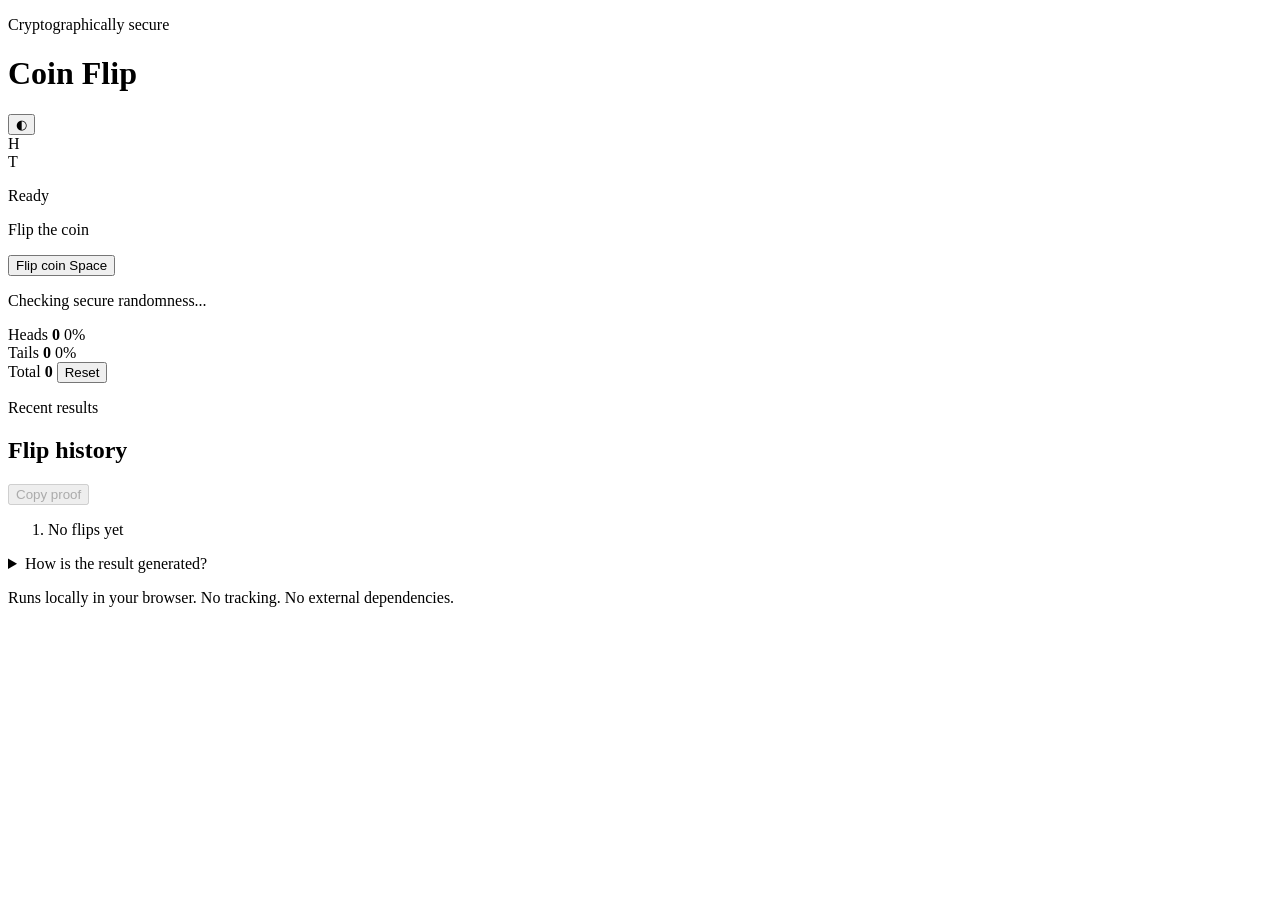
==== index.html @ a530fd0b "Create secure coin flip website" ====
<!doctype html>
<html lang="en">
<head>
  <meta charset="utf-8">
  <meta name="viewport" content="width=device-width, initial-scale=1">
  <meta name="theme-color" content="#111827">
  <meta name="description" content="A fair digital coin flip powered by the browser's cryptographically secure random number generator.">
  <title>Secure Coin Flip</title>
  <link rel="icon" href="icon.svg" type="image/svg+xml">
  <link rel="manifest" href="manifest.webmanifest">
  <link rel="stylesheet" href="styles.css">
</head>
<body>
  <main class="app-shell">
    <header class="site-header">
      <div>
        <p class="eyebrow">Cryptographically secure</p>
        <h1>Coin Flip</h1>
      </div>
      <button id="themeButton" class="icon-button" type="button" aria-label="Toggle color theme" title="Toggle color theme">
        <span aria-hidden="true">◐</span>
      </button>
    </header>

    <section class="flip-card" aria-labelledby="resultLabel">
      <div id="coin" class="coin" aria-hidden="true">
        <div class="coin-face coin-heads">H</div>
        <div class="coin-face coin-tails">T</div>
      </div>

      <div class="result-area" aria-live="polite" aria-atomic="true">
        <p id="resultLabel" class="result-label">Ready</p>
        <p id="resultText" class="result-text">Flip the coin</p>
      </div>

      <button id="flipButton" class="primary-button" type="button">
        Flip coin
        <span class="shortcut" aria-hidden="true">Space</span>
      </button>

      <p id="securityStatus" class="security-status" role="status">
        Checking secure randomness...
      </p>
    </section>

    <section class="stats-grid" aria-label="Flip statistics">
      <article class="stat-card">
        <span class="stat-name">Heads</span>
        <strong id="headsCount">0</strong>
        <span id="headsPercent" class="stat-percent">0%</span>
      </article>
      <article class="stat-card">
        <span class="stat-name">Tails</span>
        <strong id="tailsCount">0</strong>
        <span id="tailsPercent" class="stat-percent">0%</span>
      </article>
      <article class="stat-card">
        <span class="stat-name">Total</span>
        <strong id="totalCount">0</strong>
        <button id="resetButton" class="text-button" type="button">Reset</button>
      </article>
    </section>

    <section class="details-card">
      <div class="section-heading">
        <div>
          <p class="eyebrow">Recent results</p>
          <h2>Flip history</h2>
        </div>
        <button id="copyButton" class="text-button" type="button" disabled>Copy proof</button>
      </div>
      <ol id="historyList" class="history-list">
        <li class="empty-state">No flips yet</li>
      </ol>
    </section>

    <details class="explanation-card">
      <summary>How is the result generated?</summary>
      <div class="explanation-content">
        <p>The site requests a uniformly random 32-bit value from <code>crypto.getRandomValues()</code>, the browser's cryptographically secure random number generator. The final bit selects heads or tails, giving each result an equal probability.</p>
        <p>The site does not use <code>Math.random()</code>, contact a server, or send flip results anywhere. If secure randomness is unavailable, flipping is disabled.</p>
        <p>No software-only website can prove literal physical randomness. This implementation provides strong, unbiased digital randomness suitable for normal decisions and games.</p>
      </div>
    </details>

    <footer>
      <p>Runs locally in your browser. No tracking. No external dependencies.</p>
    </footer>
  </main>

  <noscript>This website requires JavaScript to generate secure coin flips.</noscript>
  <script src="app.js" defer></script>
</body>
</html>
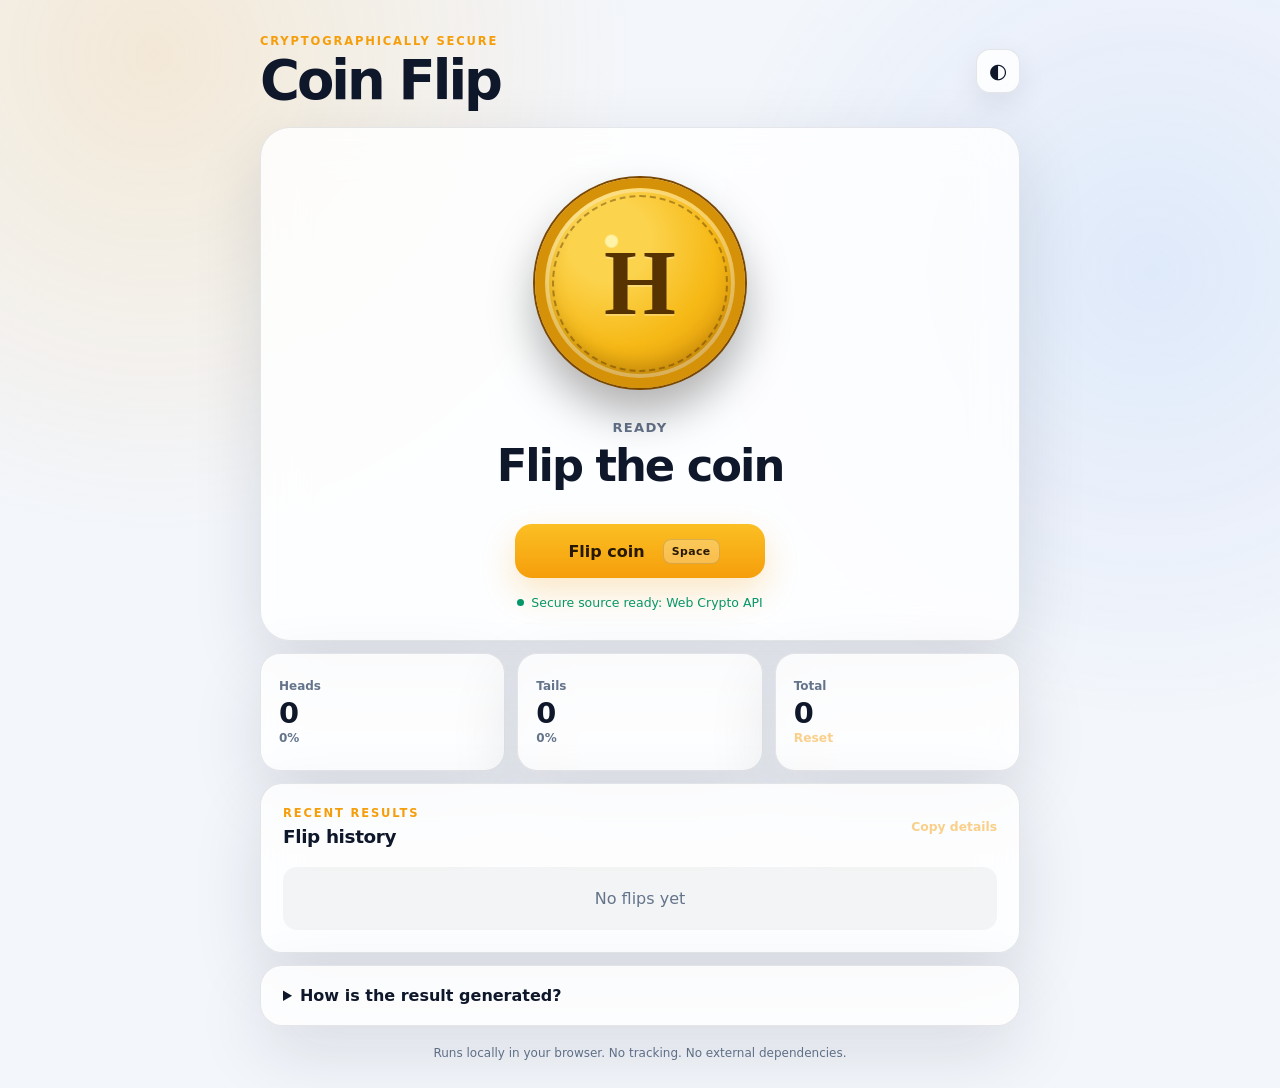
==== commit 763299e9: "Clarify random generation details label" ====
--- a/index.html
+++ b/index.html
@@ -67,7 +67,7 @@
           <p class="eyebrow">Recent results</p>
           <h2>Flip history</h2>
         </div>
-        <button id="copyButton" class="text-button" type="button" disabled>Copy proof</button>
+        <button id="copyButton" class="text-button" type="button" disabled>Copy details</button>
       </div>
       <ol id="historyList" class="history-list">
         <li class="empty-state">No flips yet</li>
--- a/styles.css
+++ b/styles.css
@@ -0,0 +1,517 @@
+:root {
+  color-scheme: dark;
+  --bg: #070b14;
+  --surface: rgba(17, 24, 39, 0.78);
+  --surface-solid: #111827;
+  --surface-soft: rgba(255, 255, 255, 0.055);
+  --border: rgba(255, 255, 255, 0.11);
+  --text: #f8fafc;
+  --muted: #94a3b8;
+  --accent: #fbbf24;
+  --accent-strong: #f59e0b;
+  --accent-text: #271800;
+  --success: #34d399;
+  --danger: #fb7185;
+  --shadow: 0 24px 80px rgba(0, 0, 0, 0.34);
+  --coin-size: clamp(148px, 38vw, 210px);
+  font-family: Inter, ui-sans-serif, system-ui, -apple-system, BlinkMacSystemFont, "Segoe UI", sans-serif;
+  font-synthesis: none;
+}
+
+:root[data-theme="light"] {
+  color-scheme: light;
+  --bg: #f3f6fb;
+  --surface: rgba(255, 255, 255, 0.82);
+  --surface-solid: #ffffff;
+  --surface-soft: rgba(15, 23, 42, 0.045);
+  --border: rgba(15, 23, 42, 0.1);
+  --text: #0f172a;
+  --muted: #64748b;
+  --accent: #fbbf24;
+  --accent-strong: #f59e0b;
+  --accent-text: #271800;
+  --success: #059669;
+  --danger: #e11d48;
+  --shadow: 0 24px 70px rgba(15, 23, 42, 0.12);
+}
+
+* {
+  box-sizing: border-box;
+}
+
+html {
+  min-width: 320px;
+  min-height: 100%;
+  background: var(--bg);
+}
+
+body {
+  min-height: 100vh;
+  margin: 0;
+  color: var(--text);
+  background:
+    radial-gradient(circle at 12% 5%, rgba(245, 158, 11, 0.15), transparent 30rem),
+    radial-gradient(circle at 90% 25%, rgba(59, 130, 246, 0.11), transparent 28rem),
+    var(--bg);
+  transition: background-color 180ms ease, color 180ms ease;
+}
+
+button,
+summary {
+  font: inherit;
+}
+
+button {
+  color: inherit;
+}
+
+button:focus-visible,
+summary:focus-visible {
+  outline: 3px solid color-mix(in srgb, var(--accent) 72%, transparent);
+  outline-offset: 3px;
+}
+
+button:disabled {
+  cursor: not-allowed;
+  opacity: 0.48;
+}
+
+.app-shell {
+  width: min(100% - 32px, 760px);
+  margin: 0 auto;
+  padding: 34px 0 28px;
+}
+
+.site-header,
+.section-heading {
+  display: flex;
+  align-items: center;
+  justify-content: space-between;
+  gap: 18px;
+}
+
+.site-header {
+  margin-bottom: 20px;
+}
+
+h1,
+h2,
+p {
+  margin-top: 0;
+}
+
+h1 {
+  margin-bottom: 0;
+  font-size: clamp(2rem, 8vw, 3.4rem);
+  line-height: 0.98;
+  letter-spacing: -0.055em;
+}
+
+h2 {
+  margin-bottom: 0;
+  font-size: 1.15rem;
+  letter-spacing: -0.02em;
+}
+
+.eyebrow {
+  margin-bottom: 6px;
+  color: var(--accent-strong);
+  font-size: 0.72rem;
+  font-weight: 800;
+  letter-spacing: 0.16em;
+  text-transform: uppercase;
+}
+
+.icon-button,
+.text-button {
+  border: 0;
+  background: transparent;
+  cursor: pointer;
+}
+
+.icon-button {
+  display: grid;
+  width: 44px;
+  height: 44px;
+  place-items: center;
+  border: 1px solid var(--border);
+  border-radius: 14px;
+  background: var(--surface);
+  box-shadow: 0 10px 30px rgba(0, 0, 0, 0.08);
+  font-size: 1.3rem;
+  backdrop-filter: blur(18px);
+}
+
+.flip-card,
+.details-card,
+.explanation-card,
+.stat-card {
+  border: 1px solid var(--border);
+  background: var(--surface);
+  box-shadow: var(--shadow);
+  backdrop-filter: blur(22px);
+}
+
+.flip-card {
+  display: flex;
+  min-height: 500px;
+  flex-direction: column;
+  align-items: center;
+  justify-content: center;
+  overflow: hidden;
+  padding: 44px 24px 30px;
+  border-radius: 30px;
+  text-align: center;
+}
+
+.coin {
+  position: relative;
+  width: var(--coin-size);
+  height: var(--coin-size);
+  margin: 6px auto 32px;
+  transform-style: preserve-3d;
+  filter: drop-shadow(0 24px 22px rgba(0, 0, 0, 0.3));
+}
+
+.coin::after {
+  position: absolute;
+  inset: 8%;
+  border: 2px dashed rgba(93, 57, 0, 0.45);
+  border-radius: 50%;
+  content: "";
+  transform: translateZ(5px);
+  pointer-events: none;
+}
+
+.coin-face {
+  position: absolute;
+  display: grid;
+  width: 100%;
+  height: 100%;
+  place-items: center;
+  border: 10px solid #d59108;
+  border-radius: 50%;
+  backface-visibility: hidden;
+  background:
+    radial-gradient(circle at 35% 28%, #fff3a8 0 3%, transparent 4%),
+    radial-gradient(circle at 34% 28%, #fcd34d 0 22%, #f6b916 57%, #d88d05 100%);
+  color: #563300;
+  box-shadow:
+    inset 0 0 0 4px rgba(255, 255, 255, 0.33),
+    inset 0 -13px 18px rgba(94, 53, 0, 0.26),
+    0 0 0 2px #7a4700;
+  font-family: Georgia, "Times New Roman", serif;
+  font-size: calc(var(--coin-size) * 0.44);
+  font-weight: 800;
+  line-height: 1;
+  text-shadow: 0 2px 0 rgba(255, 255, 255, 0.25);
+}
+
+.coin-tails {
+  transform: rotateY(180deg);
+}
+
+.coin.show-heads {
+  transform: rotateY(0deg);
+}
+
+.coin.show-tails {
+  transform: rotateY(180deg);
+}
+
+.coin.flipping-heads {
+  animation: flip-heads 900ms cubic-bezier(0.22, 0.76, 0.3, 1) forwards;
+}
+
+.coin.flipping-tails {
+  animation: flip-tails 900ms cubic-bezier(0.22, 0.76, 0.3, 1) forwards;
+}
+
+@keyframes flip-heads {
+  0% { transform: translateY(0) rotateY(0deg) rotateZ(0deg); }
+  45% { transform: translateY(-74px) rotateY(900deg) rotateZ(7deg) scale(1.04); }
+  100% { transform: translateY(0) rotateY(1800deg) rotateZ(0deg); }
+}
+
+@keyframes flip-tails {
+  0% { transform: translateY(0) rotateY(0deg) rotateZ(0deg); }
+  45% { transform: translateY(-74px) rotateY(990deg) rotateZ(-7deg) scale(1.04); }
+  100% { transform: translateY(0) rotateY(1980deg) rotateZ(0deg); }
+}
+
+.result-area {
+  min-height: 82px;
+}
+
+.result-label {
+  margin-bottom: 4px;
+  color: var(--muted);
+  font-size: 0.82rem;
+  font-weight: 700;
+  letter-spacing: 0.1em;
+  text-transform: uppercase;
+}
+
+.result-text {
+  margin-bottom: 0;
+  font-size: clamp(1.75rem, 8vw, 2.8rem);
+  font-weight: 850;
+  letter-spacing: -0.045em;
+}
+
+.primary-button {
+  display: inline-flex;
+  min-width: min(100%, 250px);
+  min-height: 54px;
+  align-items: center;
+  justify-content: center;
+  gap: 18px;
+  margin-top: 22px;
+  padding: 0 18px 0 26px;
+  border: 0;
+  border-radius: 17px;
+  background: linear-gradient(180deg, var(--accent), var(--accent-strong));
+  color: var(--accent-text);
+  box-shadow: 0 14px 34px rgba(245, 158, 11, 0.24);
+  cursor: pointer;
+  font-weight: 850;
+  transition: transform 130ms ease, filter 130ms ease;
+}
+
+.primary-button:hover:not(:disabled) {
+  filter: brightness(1.05);
+  transform: translateY(-1px);
+}
+
+.primary-button:active:not(:disabled) {
+  transform: translateY(1px) scale(0.99);
+}
+
+.shortcut {
+  padding: 5px 8px;
+  border: 1px solid rgba(39, 24, 0, 0.15);
+  border-radius: 8px;
+  background: rgba(255, 255, 255, 0.26);
+  font-size: 0.68rem;
+  letter-spacing: 0.04em;
+}
+
+.security-status {
+  margin: 17px 0 0;
+  color: var(--muted);
+  font-size: 0.78rem;
+}
+
+.security-status::before {
+  display: inline-block;
+  width: 7px;
+  height: 7px;
+  margin-right: 7px;
+  border-radius: 50%;
+  background: currentColor;
+  content: "";
+  vertical-align: 1px;
+}
+
+.security-status.secure {
+  color: var(--success);
+}
+
+.security-status.error {
+  color: var(--danger);
+}
+
+.stats-grid {
+  display: grid;
+  grid-template-columns: repeat(3, 1fr);
+  gap: 12px;
+  margin-top: 12px;
+}
+
+.stat-card {
+  display: grid;
+  min-height: 118px;
+  align-content: center;
+  padding: 18px;
+  border-radius: 20px;
+}
+
+.stat-name,
+.stat-percent {
+  color: var(--muted);
+  font-size: 0.75rem;
+  font-weight: 700;
+}
+
+.stat-card strong {
+  margin: 3px 0 1px;
+  font-size: 1.8rem;
+  letter-spacing: -0.04em;
+}
+
+.text-button {
+  width: max-content;
+  padding: 0;
+  color: var(--accent-strong);
+  font-size: 0.77rem;
+  font-weight: 800;
+}
+
+.details-card,
+.explanation-card {
+  margin-top: 12px;
+  border-radius: 22px;
+}
+
+.details-card {
+  padding: 22px;
+}
+
+.history-list {
+  display: grid;
+  gap: 8px;
+  max-height: 342px;
+  margin: 20px 0 0;
+  padding: 0;
+  overflow: auto;
+  list-style: none;
+}
+
+.history-item,
+.empty-state {
+  border-radius: 14px;
+  background: var(--surface-soft);
+}
+
+.history-item {
+  display: grid;
+  grid-template-columns: 76px 1fr;
+  align-items: center;
+  gap: 12px;
+  padding: 12px 14px;
+}
+
+.history-result {
+  font-size: 0.85rem;
+  font-weight: 850;
+}
+
+.history-result.heads {
+  color: var(--accent-strong);
+}
+
+.history-result.tails {
+  color: #60a5fa;
+}
+
+.history-details {
+  overflow: hidden;
+  color: var(--muted);
+  font-family: "SFMono-Regular", Consolas, "Liberation Mono", monospace;
+  font-size: 0.7rem;
+  text-overflow: ellipsis;
+  white-space: nowrap;
+}
+
+.empty-state {
+  padding: 22px;
+  color: var(--muted);
+  text-align: center;
+}
+
+.explanation-card {
+  overflow: hidden;
+}
+
+.explanation-card summary {
+  padding: 20px 22px;
+  cursor: pointer;
+  font-weight: 800;
+}
+
+.explanation-content {
+  padding: 0 22px 20px;
+  color: var(--muted);
+  font-size: 0.9rem;
+  line-height: 1.65;
+}
+
+.explanation-content p:last-child {
+  margin-bottom: 0;
+}
+
+code {
+  padding: 0.12em 0.35em;
+  border: 1px solid var(--border);
+  border-radius: 6px;
+  background: var(--surface-soft);
+  color: var(--text);
+  font-family: "SFMono-Regular", Consolas, "Liberation Mono", monospace;
+  font-size: 0.86em;
+}
+
+footer {
+  padding: 20px 8px 0;
+  color: var(--muted);
+  font-size: 0.75rem;
+  text-align: center;
+}
+
+footer p {
+  margin-bottom: 0;
+}
+
+noscript {
+  display: block;
+  padding: 18px;
+  color: #7f1d1d;
+  background: #fecaca;
+  text-align: center;
+}
+
+@media (max-width: 560px) {
+  .app-shell {
+    width: min(100% - 20px, 760px);
+    padding-top: 20px;
+  }
+
+  .flip-card {
+    min-height: 470px;
+    padding-inline: 16px;
+    border-radius: 24px;
+  }
+
+  .stats-grid {
+    gap: 8px;
+  }
+
+  .stat-card {
+    min-height: 106px;
+    padding: 13px;
+    border-radius: 17px;
+  }
+
+  .stat-card strong {
+    font-size: 1.55rem;
+  }
+
+  .history-item {
+    grid-template-columns: 64px 1fr;
+    padding-inline: 11px;
+  }
+
+  .details-card {
+    padding: 18px;
+  }
+}
+
+@media (prefers-reduced-motion: reduce) {
+  *,
+  *::before,
+  *::after {
+    scroll-behavior: auto !important;
+    animation-duration: 1ms !important;
+    animation-iteration-count: 1 !important;
+    transition-duration: 1ms !important;
+  }
+}
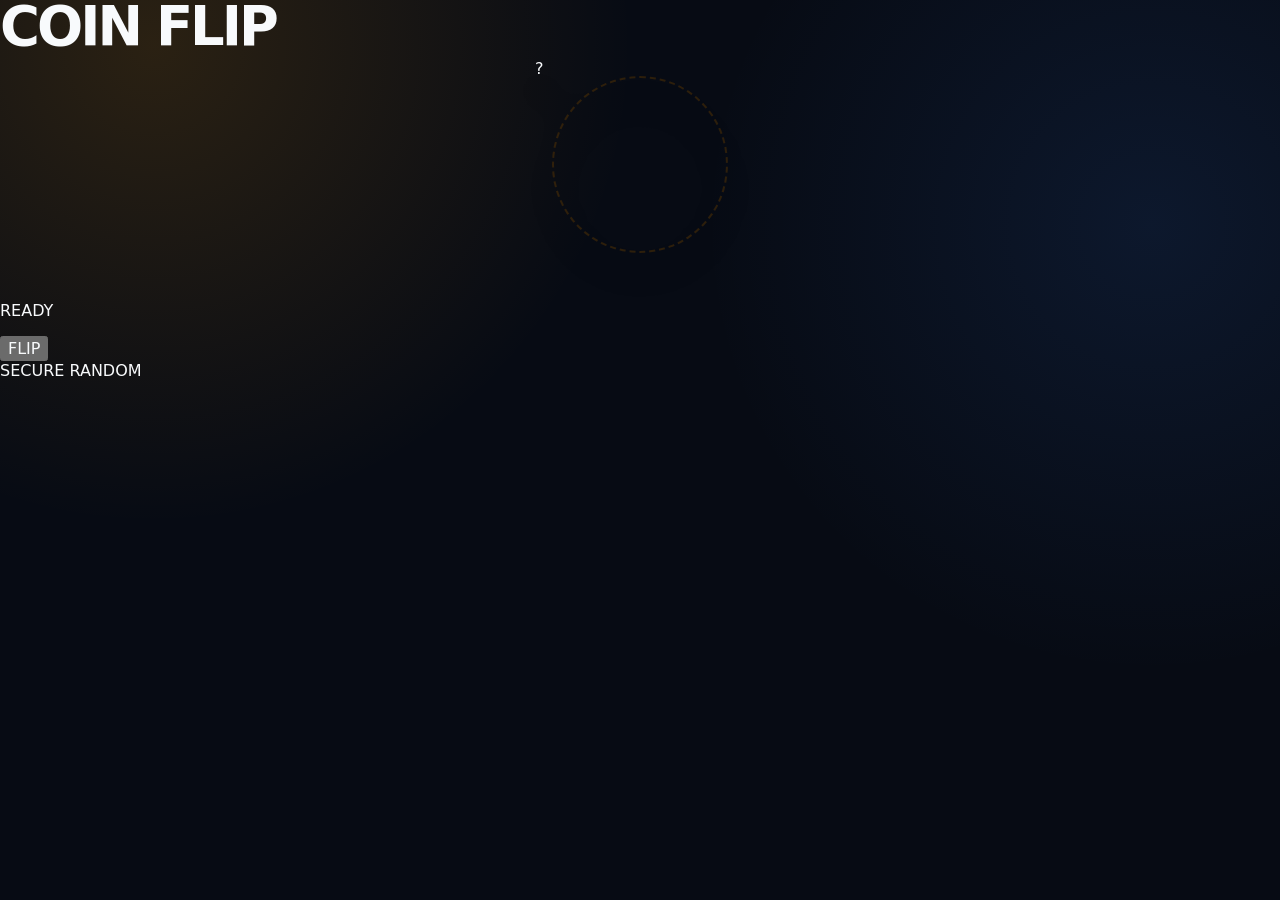
==== commit 283c3152: "Simplify interface to minimal monochrome layout" ====
--- a/index.html
+++ b/index.html
@@ -3,92 +3,25 @@
 <head>
   <meta charset="utf-8">
   <meta name="viewport" content="width=device-width, initial-scale=1">
-  <meta name="theme-color" content="#111827">
-  <meta name="description" content="A fair digital coin flip powered by the browser's cryptographically secure random number generator.">
-  <title>Secure Coin Flip</title>
-  <link rel="icon" href="icon.svg" type="image/svg+xml">
-  <link rel="manifest" href="manifest.webmanifest">
+  <meta name="theme-color" content="#000000">
+  <meta name="description" content="A minimal cryptographically secure digital coin flip.">
+  <title>Coin Flip</title>
   <link rel="stylesheet" href="styles.css">
 </head>
 <body>
-  <main class="app-shell">
-    <header class="site-header">
-      <div>
-        <p class="eyebrow">Cryptographically secure</p>
-        <h1>Coin Flip</h1>
-      </div>
-      <button id="themeButton" class="icon-button" type="button" aria-label="Toggle color theme" title="Toggle color theme">
-        <span aria-hidden="true">◐</span>
-      </button>
-    </header>
+  <main>
+    <h1>COIN FLIP</h1>
 
-    <section class="flip-card" aria-labelledby="resultLabel">
-      <div id="coin" class="coin" aria-hidden="true">
-        <div class="coin-face coin-heads">H</div>
-        <div class="coin-face coin-tails">T</div>
-      </div>
+    <div id="coin" class="coin" aria-hidden="true">?</div>
 
-      <div class="result-area" aria-live="polite" aria-atomic="true">
-        <p id="resultLabel" class="result-label">Ready</p>
-        <p id="resultText" class="result-text">Flip the coin</p>
-      </div>
+    <p id="result" class="result" aria-live="polite">READY</p>
 
-      <button id="flipButton" class="primary-button" type="button">
-        Flip coin
-        <span class="shortcut" aria-hidden="true">Space</span>
-      </button>
+    <button id="flipButton" type="button">FLIP</button>
 
-      <p id="securityStatus" class="security-status" role="status">
-        Checking secure randomness...
-      </p>
-    </section>
-
-    <section class="stats-grid" aria-label="Flip statistics">
-      <article class="stat-card">
-        <span class="stat-name">Heads</span>
-        <strong id="headsCount">0</strong>
-        <span id="headsPercent" class="stat-percent">0%</span>
-      </article>
-      <article class="stat-card">
-        <span class="stat-name">Tails</span>
-        <strong id="tailsCount">0</strong>
-        <span id="tailsPercent" class="stat-percent">0%</span>
-      </article>
-      <article class="stat-card">
-        <span class="stat-name">Total</span>
-        <strong id="totalCount">0</strong>
-        <button id="resetButton" class="text-button" type="button">Reset</button>
-      </article>
-    </section>
-
-    <section class="details-card">
-      <div class="section-heading">
-        <div>
-          <p class="eyebrow">Recent results</p>
-          <h2>Flip history</h2>
-        </div>
-        <button id="copyButton" class="text-button" type="button" disabled>Copy details</button>
-      </div>
-      <ol id="historyList" class="history-list">
-        <li class="empty-state">No flips yet</li>
-      </ol>
-    </section>
-
-    <details class="explanation-card">
-      <summary>How is the result generated?</summary>
-      <div class="explanation-content">
-        <p>The site requests a uniformly random 32-bit value from <code>crypto.getRandomValues()</code>, the browser's cryptographically secure random number generator. The final bit selects heads or tails, giving each result an equal probability.</p>
-        <p>The site does not use <code>Math.random()</code>, contact a server, or send flip results anywhere. If secure randomness is unavailable, flipping is disabled.</p>
-        <p>No software-only website can prove literal physical randomness. This implementation provides strong, unbiased digital randomness suitable for normal decisions and games.</p>
-      </div>
-    </details>
-
-    <footer>
-      <p>Runs locally in your browser. No tracking. No external dependencies.</p>
-    </footer>
+    <p id="status" class="status">SECURE RANDOM</p>
   </main>
 
-  <noscript>This website requires JavaScript to generate secure coin flips.</noscript>
+  <noscript>JavaScript is required.</noscript>
   <script src="app.js" defer></script>
 </body>
 </html>
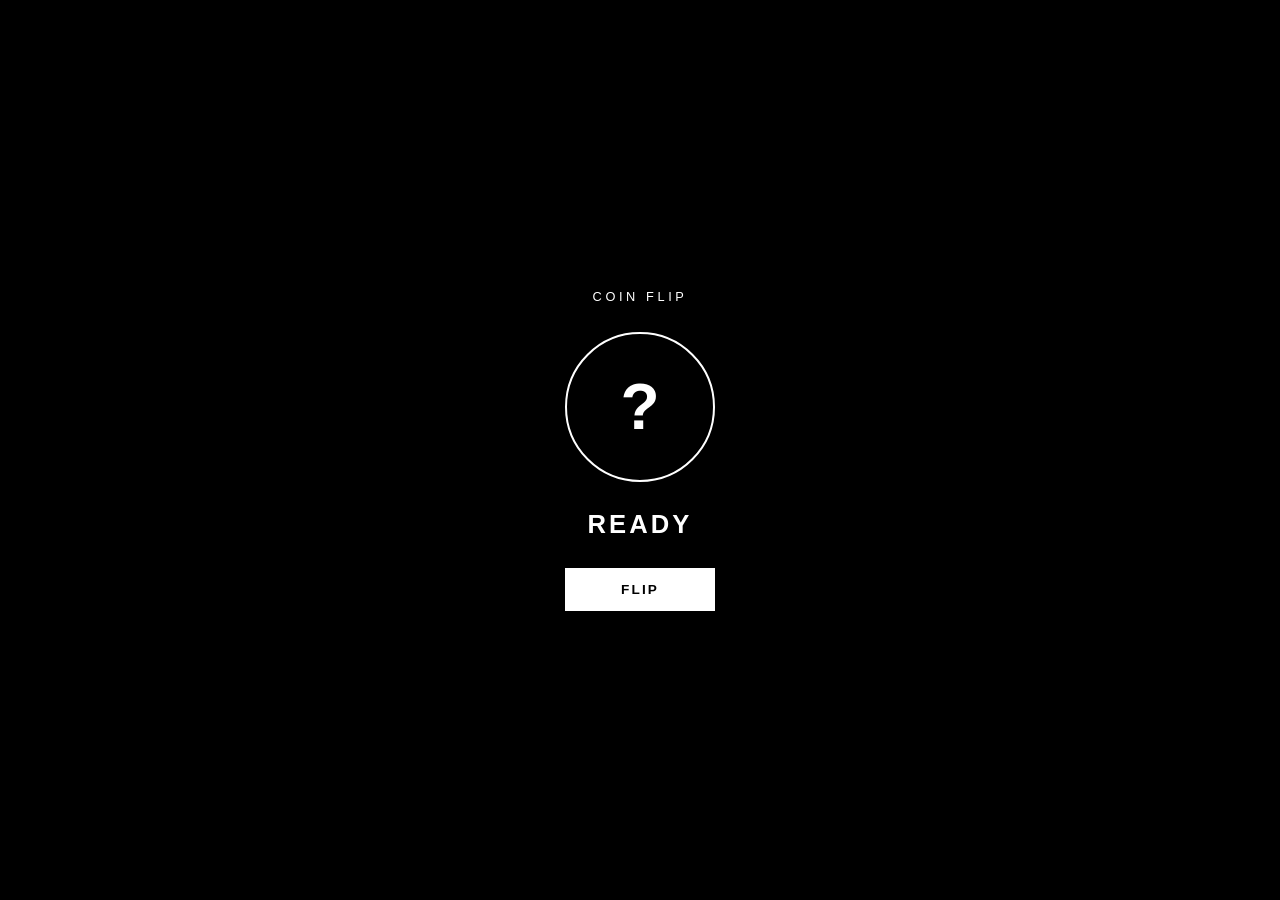
==== commit 182570c7: "Simplify footer and load oneko" ====
--- a/index.html
+++ b/index.html
@@ -17,11 +17,10 @@
     <p id="result" class="result" aria-live="polite">READY</p>
 
     <button id="flipButton" type="button">FLIP</button>
-
-    <p id="status" class="status">SECURE RANDOM</p>
   </main>
 
   <noscript>JavaScript is required.</noscript>
   <script src="app.js" defer></script>
+  <script src="oneko.js" defer></script>
 </body>
 </html>
--- a/styles.css
+++ b/styles.css
@@ -1,517 +1,126 @@
-:root {
-  color-scheme: dark;
-  --bg: #070b14;
-  --surface: rgba(17, 24, 39, 0.78);
-  --surface-solid: #111827;
-  --surface-soft: rgba(255, 255, 255, 0.055);
-  --border: rgba(255, 255, 255, 0.11);
-  --text: #f8fafc;
-  --muted: #94a3b8;
-  --accent: #fbbf24;
-  --accent-strong: #f59e0b;
-  --accent-text: #271800;
-  --success: #34d399;
-  --danger: #fb7185;
-  --shadow: 0 24px 80px rgba(0, 0, 0, 0.34);
-  --coin-size: clamp(148px, 38vw, 210px);
-  font-family: Inter, ui-sans-serif, system-ui, -apple-system, BlinkMacSystemFont, "Segoe UI", sans-serif;
-  font-synthesis: none;
-}
-
-:root[data-theme="light"] {
-  color-scheme: light;
-  --bg: #f3f6fb;
-  --surface: rgba(255, 255, 255, 0.82);
-  --surface-solid: #ffffff;
-  --surface-soft: rgba(15, 23, 42, 0.045);
-  --border: rgba(15, 23, 42, 0.1);
-  --text: #0f172a;
-  --muted: #64748b;
-  --accent: #fbbf24;
-  --accent-strong: #f59e0b;
-  --accent-text: #271800;
-  --success: #059669;
-  --danger: #e11d48;
-  --shadow: 0 24px 70px rgba(15, 23, 42, 0.12);
-}
-
 * {
   box-sizing: border-box;
 }
 
-html {
+:root {
+  color-scheme: dark;
+  font-family: Arial, Helvetica, sans-serif;
+}
+
+html,
+body {
   min-width: 320px;
   min-height: 100%;
-  background: var(--bg);
+  margin: 0;
+  background: #000;
+  color: #fff;
 }
 
 body {
   min-height: 100vh;
-  margin: 0;
-  color: var(--text);
-  background:
-    radial-gradient(circle at 12% 5%, rgba(245, 158, 11, 0.15), transparent 30rem),
-    radial-gradient(circle at 90% 25%, rgba(59, 130, 246, 0.11), transparent 28rem),
-    var(--bg);
-  transition: background-color 180ms ease, color 180ms ease;
+  display: grid;
+  place-items: center;
 }
 
-button,
-summary {
-  font: inherit;
+main {
+  width: min(100% - 40px, 360px);
+  display: grid;
+  justify-items: center;
+  gap: 28px;
+  text-align: center;
+}
+
+h1,
+p {
+  margin: 0;
+}
+
+h1 {
+  font-size: 0.8rem;
+  font-weight: 400;
+  letter-spacing: 0.28em;
+}
+
+.coin {
+  width: 150px;
+  height: 150px;
+  display: grid;
+  place-items: center;
+  border: 2px solid #fff;
+  border-radius: 50%;
+  font-size: 4rem;
+  font-weight: 700;
+  line-height: 1;
+}
+
+.coin.flipping {
+  animation: flip 420ms linear;
+}
+
+.result {
+  min-height: 1.2em;
+  font-size: 1.6rem;
+  font-weight: 700;
+  letter-spacing: 0.12em;
 }
 
 button {
-  color: inherit;
+  min-width: 150px;
+  padding: 13px 24px;
+  border: 1px solid #fff;
+  border-radius: 0;
+  background: #fff;
+  color: #000;
+  font: inherit;
+  font-size: 0.85rem;
+  font-weight: 700;
+  letter-spacing: 0.16em;
+  cursor: pointer;
 }
 
-button:focus-visible,
-summary:focus-visible {
-  outline: 3px solid color-mix(in srgb, var(--accent) 72%, transparent);
-  outline-offset: 3px;
+button:hover:not(:disabled),
+button:focus-visible {
+  background: #000;
+  color: #fff;
+}
+
+button:focus-visible {
+  outline: 2px solid #fff;
+  outline-offset: 4px;
 }
 
 button:disabled {
   cursor: not-allowed;
-  opacity: 0.48;
+  opacity: 0.45;
 }
 
-.app-shell {
-  width: min(100% - 32px, 760px);
-  margin: 0 auto;
-  padding: 34px 0 28px;
+.status {
+  color: #777;
+  font-size: 0.62rem;
+  letter-spacing: 0.14em;
 }
 
-.site-header,
-.section-heading {
-  display: flex;
-  align-items: center;
-  justify-content: space-between;
-  gap: 18px;
-}
-
-.site-header {
-  margin-bottom: 20px;
-}
-
-h1,
-h2,
-p {
-  margin-top: 0;
-}
-
-h1 {
-  margin-bottom: 0;
-  font-size: clamp(2rem, 8vw, 3.4rem);
-  line-height: 0.98;
-  letter-spacing: -0.055em;
-}
-
-h2 {
-  margin-bottom: 0;
-  font-size: 1.15rem;
-  letter-spacing: -0.02em;
-}
-
-.eyebrow {
-  margin-bottom: 6px;
-  color: var(--accent-strong);
-  font-size: 0.72rem;
-  font-weight: 800;
-  letter-spacing: 0.16em;
-  text-transform: uppercase;
-}
-
-.icon-button,
-.text-button {
-  border: 0;
-  background: transparent;
-  cursor: pointer;
-}
-
-.icon-button {
-  display: grid;
-  width: 44px;
-  height: 44px;
-  place-items: center;
-  border: 1px solid var(--border);
-  border-radius: 14px;
-  background: var(--surface);
-  box-shadow: 0 10px 30px rgba(0, 0, 0, 0.08);
-  font-size: 1.3rem;
-  backdrop-filter: blur(18px);
-}
-
-.flip-card,
-.details-card,
-.explanation-card,
-.stat-card {
-  border: 1px solid var(--border);
-  background: var(--surface);
-  box-shadow: var(--shadow);
-  backdrop-filter: blur(22px);
-}
-
-.flip-card {
-  display: flex;
-  min-height: 500px;
-  flex-direction: column;
-  align-items: center;
-  justify-content: center;
-  overflow: hidden;
-  padding: 44px 24px 30px;
-  border-radius: 30px;
-  text-align: center;
-}
-
-.coin {
-  position: relative;
-  width: var(--coin-size);
-  height: var(--coin-size);
-  margin: 6px auto 32px;
-  transform-style: preserve-3d;
-  filter: drop-shadow(0 24px 22px rgba(0, 0, 0, 0.3));
-}
-
-.coin::after {
-  position: absolute;
-  inset: 8%;
-  border: 2px dashed rgba(93, 57, 0, 0.45);
-  border-radius: 50%;
-  content: "";
-  transform: translateZ(5px);
-  pointer-events: none;
-}
-
-.coin-face {
-  position: absolute;
-  display: grid;
-  width: 100%;
-  height: 100%;
-  place-items: center;
-  border: 10px solid #d59108;
-  border-radius: 50%;
-  backface-visibility: hidden;
-  background:
-    radial-gradient(circle at 35% 28%, #fff3a8 0 3%, transparent 4%),
-    radial-gradient(circle at 34% 28%, #fcd34d 0 22%, #f6b916 57%, #d88d05 100%);
-  color: #563300;
-  box-shadow:
-    inset 0 0 0 4px rgba(255, 255, 255, 0.33),
-    inset 0 -13px 18px rgba(94, 53, 0, 0.26),
-    0 0 0 2px #7a4700;
-  font-family: Georgia, "Times New Roman", serif;
-  font-size: calc(var(--coin-size) * 0.44);
-  font-weight: 800;
-  line-height: 1;
-  text-shadow: 0 2px 0 rgba(255, 255, 255, 0.25);
-}
-
-.coin-tails {
-  transform: rotateY(180deg);
-}
-
-.coin.show-heads {
-  transform: rotateY(0deg);
-}
-
-.coin.show-tails {
-  transform: rotateY(180deg);
-}
-
-.coin.flipping-heads {
-  animation: flip-heads 900ms cubic-bezier(0.22, 0.76, 0.3, 1) forwards;
-}
-
-.coin.flipping-tails {
-  animation: flip-tails 900ms cubic-bezier(0.22, 0.76, 0.3, 1) forwards;
-}
-
-@keyframes flip-heads {
-  0% { transform: translateY(0) rotateY(0deg) rotateZ(0deg); }
-  45% { transform: translateY(-74px) rotateY(900deg) rotateZ(7deg) scale(1.04); }
-  100% { transform: translateY(0) rotateY(1800deg) rotateZ(0deg); }
-}
-
-@keyframes flip-tails {
-  0% { transform: translateY(0) rotateY(0deg) rotateZ(0deg); }
-  45% { transform: translateY(-74px) rotateY(990deg) rotateZ(-7deg) scale(1.04); }
-  100% { transform: translateY(0) rotateY(1980deg) rotateZ(0deg); }
-}
-
-.result-area {
-  min-height: 82px;
-}
-
-.result-label {
-  margin-bottom: 4px;
-  color: var(--muted);
-  font-size: 0.82rem;
-  font-weight: 700;
-  letter-spacing: 0.1em;
-  text-transform: uppercase;
-}
-
-.result-text {
-  margin-bottom: 0;
-  font-size: clamp(1.75rem, 8vw, 2.8rem);
-  font-weight: 850;
-  letter-spacing: -0.045em;
-}
-
-.primary-button {
-  display: inline-flex;
-  min-width: min(100%, 250px);
-  min-height: 54px;
-  align-items: center;
-  justify-content: center;
-  gap: 18px;
-  margin-top: 22px;
-  padding: 0 18px 0 26px;
-  border: 0;
-  border-radius: 17px;
-  background: linear-gradient(180deg, var(--accent), var(--accent-strong));
-  color: var(--accent-text);
-  box-shadow: 0 14px 34px rgba(245, 158, 11, 0.24);
-  cursor: pointer;
-  font-weight: 850;
-  transition: transform 130ms ease, filter 130ms ease;
-}
-
-.primary-button:hover:not(:disabled) {
-  filter: brightness(1.05);
-  transform: translateY(-1px);
-}
-
-.primary-button:active:not(:disabled) {
-  transform: translateY(1px) scale(0.99);
-}
-
-.shortcut {
-  padding: 5px 8px;
-  border: 1px solid rgba(39, 24, 0, 0.15);
-  border-radius: 8px;
-  background: rgba(255, 255, 255, 0.26);
-  font-size: 0.68rem;
-  letter-spacing: 0.04em;
-}
-
-.security-status {
-  margin: 17px 0 0;
-  color: var(--muted);
-  font-size: 0.78rem;
-}
-
-.security-status::before {
-  display: inline-block;
-  width: 7px;
-  height: 7px;
-  margin-right: 7px;
-  border-radius: 50%;
-  background: currentColor;
-  content: "";
-  vertical-align: 1px;
-}
-
-.security-status.secure {
-  color: var(--success);
-}
-
-.security-status.error {
-  color: var(--danger);
-}
-
-.stats-grid {
-  display: grid;
-  grid-template-columns: repeat(3, 1fr);
-  gap: 12px;
-  margin-top: 12px;
-}
-
-.stat-card {
-  display: grid;
-  min-height: 118px;
-  align-content: center;
-  padding: 18px;
-  border-radius: 20px;
-}
-
-.stat-name,
-.stat-percent {
-  color: var(--muted);
-  font-size: 0.75rem;
-  font-weight: 700;
-}
-
-.stat-card strong {
-  margin: 3px 0 1px;
-  font-size: 1.8rem;
-  letter-spacing: -0.04em;
-}
-
-.text-button {
-  width: max-content;
-  padding: 0;
-  color: var(--accent-strong);
-  font-size: 0.77rem;
-  font-weight: 800;
-}
-
-.details-card,
-.explanation-card {
-  margin-top: 12px;
-  border-radius: 22px;
-}
-
-.details-card {
-  padding: 22px;
-}
-
-.history-list {
-  display: grid;
-  gap: 8px;
-  max-height: 342px;
-  margin: 20px 0 0;
-  padding: 0;
-  overflow: auto;
-  list-style: none;
-}
-
-.history-item,
-.empty-state {
-  border-radius: 14px;
-  background: var(--surface-soft);
-}
-
-.history-item {
-  display: grid;
-  grid-template-columns: 76px 1fr;
-  align-items: center;
-  gap: 12px;
-  padding: 12px 14px;
-}
-
-.history-result {
-  font-size: 0.85rem;
-  font-weight: 850;
-}
-
-.history-result.heads {
-  color: var(--accent-strong);
-}
-
-.history-result.tails {
-  color: #60a5fa;
-}
-
-.history-details {
-  overflow: hidden;
-  color: var(--muted);
-  font-family: "SFMono-Regular", Consolas, "Liberation Mono", monospace;
-  font-size: 0.7rem;
-  text-overflow: ellipsis;
-  white-space: nowrap;
-}
-
-.empty-state {
-  padding: 22px;
-  color: var(--muted);
-  text-align: center;
-}
-
-.explanation-card {
-  overflow: hidden;
-}
-
-.explanation-card summary {
-  padding: 20px 22px;
-  cursor: pointer;
-  font-weight: 800;
-}
-
-.explanation-content {
-  padding: 0 22px 20px;
-  color: var(--muted);
-  font-size: 0.9rem;
-  line-height: 1.65;
-}
-
-.explanation-content p:last-child {
-  margin-bottom: 0;
-}
-
-code {
-  padding: 0.12em 0.35em;
-  border: 1px solid var(--border);
-  border-radius: 6px;
-  background: var(--surface-soft);
-  color: var(--text);
-  font-family: "SFMono-Regular", Consolas, "Liberation Mono", monospace;
-  font-size: 0.86em;
-}
-
-footer {
-  padding: 20px 8px 0;
-  color: var(--muted);
-  font-size: 0.75rem;
-  text-align: center;
-}
-
-footer p {
-  margin-bottom: 0;
+.status.error {
+  color: #fff;
 }
 
 noscript {
-  display: block;
-  padding: 18px;
-  color: #7f1d1d;
-  background: #fecaca;
-  text-align: center;
+  position: fixed;
+  bottom: 20px;
+  font-size: 0.75rem;
 }
 
-@media (max-width: 560px) {
-  .app-shell {
-    width: min(100% - 20px, 760px);
-    padding-top: 20px;
+@keyframes flip {
+  from {
+    transform: rotateY(0deg);
   }
-
-  .flip-card {
-    min-height: 470px;
-    padding-inline: 16px;
-    border-radius: 24px;
-  }
-
-  .stats-grid {
-    gap: 8px;
-  }
-
-  .stat-card {
-    min-height: 106px;
-    padding: 13px;
-    border-radius: 17px;
-  }
-
-  .stat-card strong {
-    font-size: 1.55rem;
-  }
-
-  .history-item {
-    grid-template-columns: 64px 1fr;
-    padding-inline: 11px;
-  }
-
-  .details-card {
-    padding: 18px;
+  to {
+    transform: rotateY(720deg);
   }
 }
 
 @media (prefers-reduced-motion: reduce) {
-  *,
-  *::before,
-  *::after {
-    scroll-behavior: auto !important;
-    animation-duration: 1ms !important;
-    animation-iteration-count: 1 !important;
-    transition-duration: 1ms !important;
+  .coin.flipping {
+    animation: none;
   }
 }
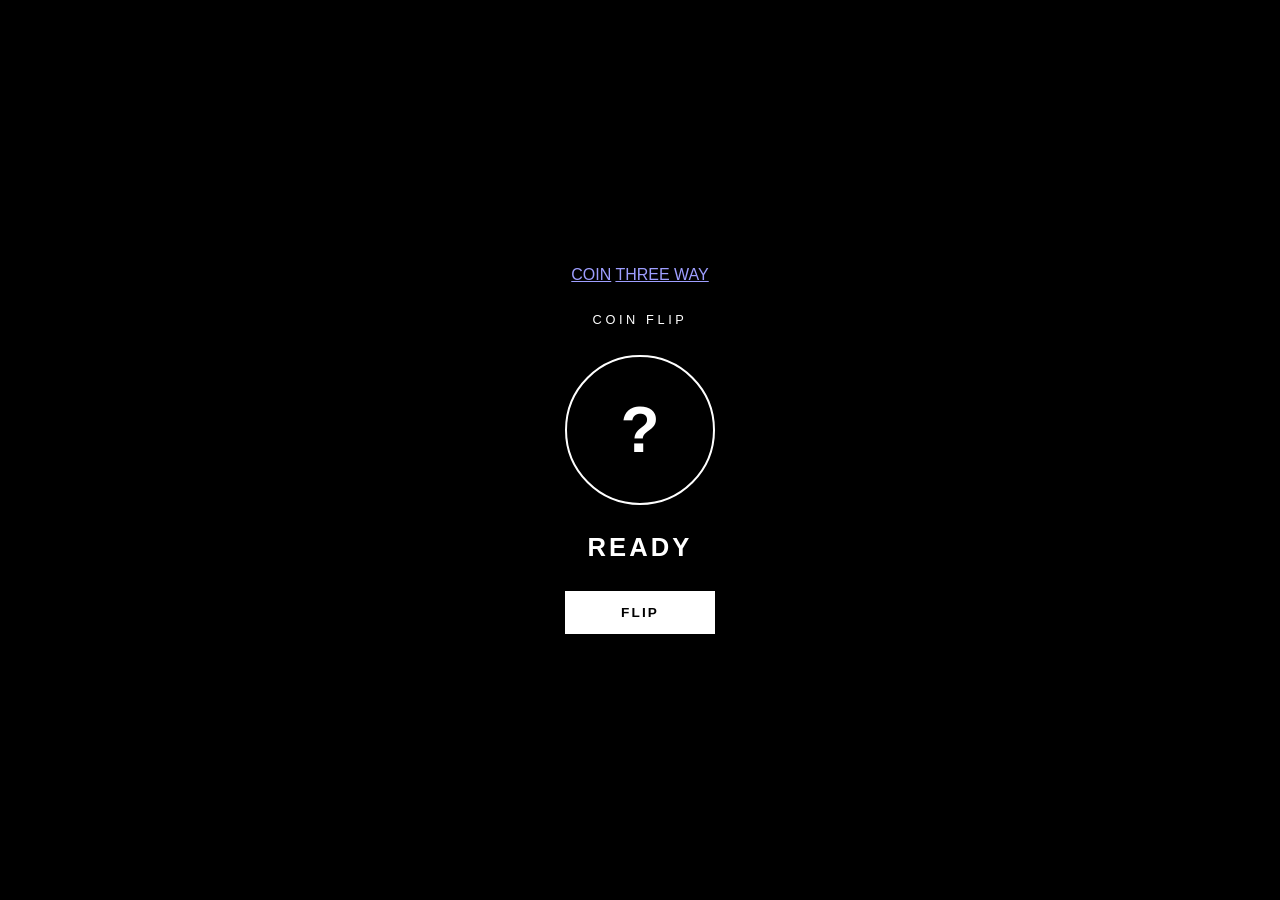
==== commit 6bd73bfb: "Add navigation between coin and three-way modes" ====
--- a/index.html
+++ b/index.html
@@ -10,6 +10,11 @@
 </head>
 <body>
   <main>
+    <nav class="mode-nav" aria-label="Random picker mode">
+      <a class="active" href="./" aria-current="page">COIN</a>
+      <a href="three-way.html">THREE WAY</a>
+    </nav>
+
     <h1>COIN FLIP</h1>
 
     <div id="coin" class="coin" aria-hidden="true">?</div>
@@ -23,4 +28,4 @@
   <script src="app.js" defer></script>
   <script src="oneko.js" defer></script>
 </body>
-</html>
+</html>
--- a/styles.css
+++ b/styles.css
@@ -20,6 +20,7 @@
   min-height: 100vh;
   display: grid;
   place-items: center;
+  overflow: hidden;
 }
 
 main {
@@ -51,10 +52,16 @@
   font-size: 4rem;
   font-weight: 700;
   line-height: 1;
+  transform-style: preserve-3d;
+  will-change: transform;
 }
 
-.coin.flipping {
-  animation: flip 420ms linear;
+.coin.flip-heads {
+  animation: flip-heads 300ms cubic-bezier(0.18, 0.8, 0.28, 1);
+}
+
+.coin.flip-tails {
+  animation: flip-tails 300ms cubic-bezier(0.18, 0.8, 0.28, 1);
 }
 
 .result {
@@ -76,12 +83,17 @@
   font-weight: 700;
   letter-spacing: 0.16em;
   cursor: pointer;
+  transition: transform 80ms ease, background 80ms ease, color 80ms ease;
 }
 
 button:hover:not(:disabled),
 button:focus-visible {
   background: #000;
   color: #fff;
+}
+
+button:active:not(:disabled) {
+  transform: scale(0.96);
 }
 
 button:focus-visible {
@@ -94,33 +106,45 @@
   opacity: 0.45;
 }
 
-.status {
-  color: #777;
-  font-size: 0.62rem;
-  letter-spacing: 0.14em;
-}
-
-.status.error {
-  color: #fff;
-}
-
 noscript {
   position: fixed;
   bottom: 20px;
   font-size: 0.75rem;
 }
 
-@keyframes flip {
-  from {
-    transform: rotateY(0deg);
+@keyframes flip-heads {
+  0% {
+    transform: translateY(0) rotateY(0deg) scale(1);
   }
-  to {
-    transform: rotateY(720deg);
+  42% {
+    transform: translateY(-22px) rotateY(540deg) scale(0.9);
+  }
+  76% {
+    transform: translateY(3px) rotateY(900deg) scale(1.06, 0.92);
+  }
+  100% {
+    transform: translateY(0) rotateY(1080deg) scale(1);
+  }
+}
+
+@keyframes flip-tails {
+  0% {
+    transform: translateY(0) rotateY(0deg) scale(1);
+  }
+  42% {
+    transform: translateY(-22px) rotateY(-630deg) scale(0.9);
+  }
+  76% {
+    transform: translateY(3px) rotateY(-990deg) scale(1.06, 0.92);
+  }
+  100% {
+    transform: translateY(0) rotateY(-1260deg) scale(1);
   }
 }
 
 @media (prefers-reduced-motion: reduce) {
-  .coin.flipping {
+  .coin.flip-heads,
+  .coin.flip-tails {
     animation: none;
   }
 }
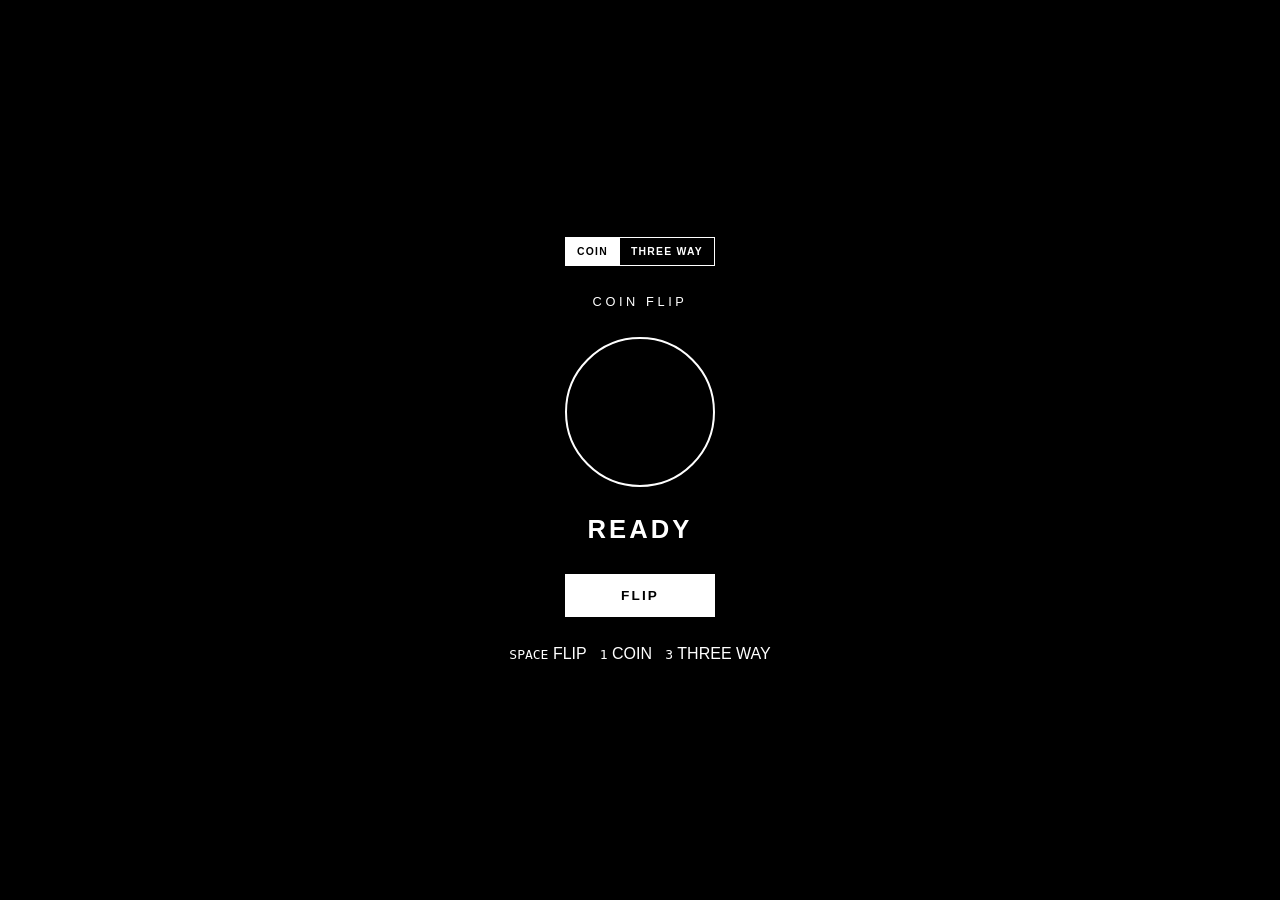
==== commit e1311b35: "Use generated coin artwork and add shortcuts" ====
--- a/index.html
+++ b/index.html
@@ -17,15 +17,17 @@
 
     <h1>COIN FLIP</h1>
 
-    <div id="coin" class="coin" aria-hidden="true">?</div>
+    <div id="coin" class="coin coin-face is-unknown" aria-hidden="true"></div>
 
     <p id="result" class="result" aria-live="polite">READY</p>
 
     <button id="flipButton" type="button">FLIP</button>
+
+    <p class="shortcuts"><kbd>SPACE</kbd> FLIP&nbsp;&nbsp; <kbd>1</kbd> COIN&nbsp;&nbsp; <kbd>3</kbd> THREE WAY</p>
   </main>
 
   <noscript>JavaScript is required.</noscript>
   <script src="app.js" defer></script>
   <script src="oneko.js" defer></script>
 </body>
-</html>+</html>
--- a/styles.css
+++ b/styles.css
@@ -40,6 +40,36 @@
   font-size: 0.8rem;
   font-weight: 400;
   letter-spacing: 0.28em;
+}
+
+.mode-nav {
+  display: flex;
+  border: 1px solid #fff;
+}
+
+.mode-nav a {
+  padding: 8px 11px;
+  color: #fff;
+  font-size: 0.65rem;
+  font-weight: 700;
+  letter-spacing: 0.12em;
+  text-decoration: none;
+}
+
+.mode-nav a + a {
+  border-left: 1px solid #fff;
+}
+
+.mode-nav a.active,
+.mode-nav a:hover,
+.mode-nav a:focus-visible {
+  background: #fff;
+  color: #000;
+}
+
+.mode-nav a:focus-visible {
+  outline: 2px solid #fff;
+  outline-offset: 4px;
 }
 
 .coin {
@@ -62,6 +92,10 @@
 
 .coin.flip-tails {
   animation: flip-tails 300ms cubic-bezier(0.18, 0.8, 0.28, 1);
+}
+
+.coin.picking {
+  animation: pick-three 300ms cubic-bezier(0.18, 0.8, 0.28, 1);
 }
 
 .result {
@@ -142,9 +176,25 @@
   }
 }
 
+@keyframes pick-three {
+  0% {
+    transform: translateY(0) rotateZ(0deg) scale(1);
+  }
+  35% {
+    transform: translateY(-18px) rotateZ(-12deg) scale(0.9);
+  }
+  70% {
+    transform: translateY(3px) rotateZ(9deg) scale(1.07, 0.93);
+  }
+  100% {
+    transform: translateY(0) rotateZ(0deg) scale(1);
+  }
+}
+
 @media (prefers-reduced-motion: reduce) {
   .coin.flip-heads,
-  .coin.flip-tails {
+  .coin.flip-tails,
+  .coin.picking {
     animation: none;
   }
-}
+}
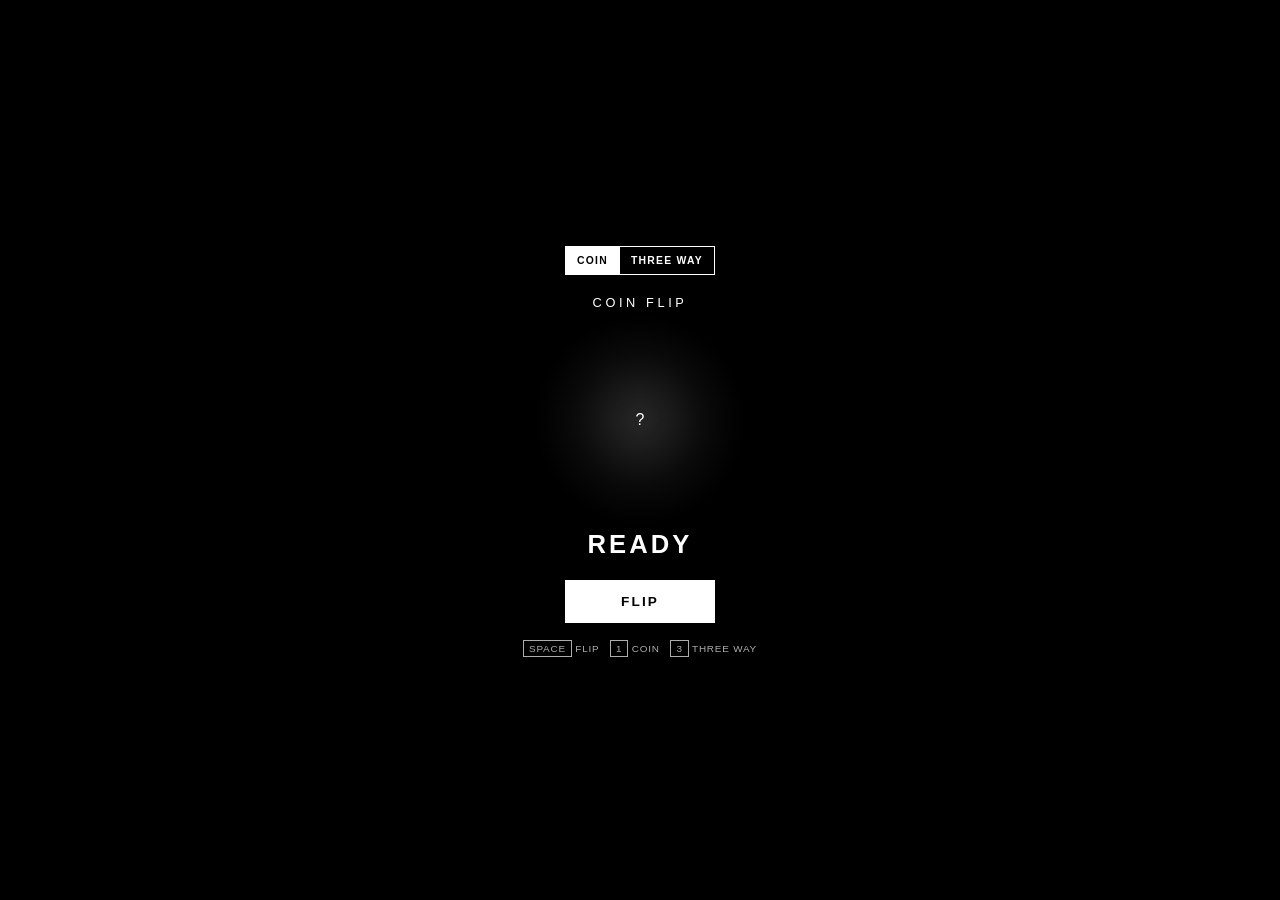
==== commit cb66a2d9: "Restore text-only coin UI" ====
--- a/index.html
+++ b/index.html
@@ -17,7 +17,7 @@
 
     <h1>COIN FLIP</h1>
 
-    <div id="coin" class="coin coin-face is-unknown" aria-hidden="true"></div>
+    <div id="coin" class="coin" aria-hidden="true">?</div>
 
     <p id="result" class="result" aria-live="polite">READY</p>
 
--- a/styles.css
+++ b/styles.css
@@ -5,6 +5,8 @@
 :root {
   color-scheme: dark;
   font-family: Arial, Helvetica, sans-serif;
+  --coin-heads-image: url("./assets/coin-heads-v2.svg");
+  --coin-tails-image: url("./assets/coin-tails.svg");
 }
 
 html,
@@ -27,19 +29,8 @@
   width: min(100% - 40px, 360px);
   display: grid;
   justify-items: center;
-  gap: 28px;
+  gap: 20px;
   text-align: center;
-}
-
-h1,
-p {
-  margin: 0;
-}
-
-h1 {
-  font-size: 0.8rem;
-  font-weight: 400;
-  letter-spacing: 0.28em;
 }
 
 .mode-nav {
@@ -67,23 +58,72 @@
   color: #000;
 }
 
-.mode-nav a:focus-visible {
-  outline: 2px solid #fff;
-  outline-offset: 4px;
+h1,
+p {
+  margin: 0;
+}
+
+h1 {
+  font-size: 0.8rem;
+  font-weight: 400;
+  letter-spacing: 0.28em;
 }
 
 .coin {
-  width: 150px;
-  height: 150px;
+  position: relative;
+  width: 180px;
+  height: 180px;
   display: grid;
   place-items: center;
-  border: 2px solid #fff;
+  border: 0;
   border-radius: 50%;
-  font-size: 4rem;
+  background-position: center;
+  background-repeat: no-repeat;
+  background-size: contain;
+  color: #fff;
+  text-shadow: 0 0 18px rgba(0, 0, 0, 0.95);
+  transform-style: preserve-3d;
+  will-change: transform, opacity;
+}
+
+.coin::after {
+  position: absolute;
+  inset: -12px;
+  z-index: -1;
+  border-radius: 50%;
+  background: radial-gradient(circle, rgba(255, 255, 255, 0.16), rgba(255, 255, 255, 0.04) 45%, transparent 72%);
+  content: "";
+  filter: blur(6px);
+}
+
+.coin-face,
+.coin-face.face-heads {
+  background-image: var(--coin-heads-image);
+}
+
+.coin-face.face-tails {
+  background-image: var(--coin-tails-image);
+}
+
+.coin-face.is-unknown {
+  background-image: var(--coin-heads-image);
+  opacity: 0.58;
+  filter: grayscale(1) brightness(0.92);
+}
+
+.picker-token {
+  background-image: var(--coin-tails-image);
+}
+
+.picker-token .picker-value {
+  font-size: 4.2rem;
   font-weight: 700;
   line-height: 1;
-  transform-style: preserve-3d;
-  will-change: transform;
+}
+
+.picker-token.is-unknown {
+  opacity: 0.58;
+  filter: grayscale(1) brightness(0.92);
 }
 
 .coin.flip-heads {
@@ -103,6 +143,18 @@
   font-size: 1.6rem;
   font-weight: 700;
   letter-spacing: 0.12em;
+}
+
+.shortcuts {
+  font-size: 0.62rem;
+  letter-spacing: 0.08em;
+  opacity: 0.68;
+}
+
+kbd {
+  padding: 2px 5px;
+  border: 1px solid #fff;
+  font: inherit;
 }
 
 button {
@@ -130,7 +182,8 @@
   transform: scale(0.96);
 }
 
-button:focus-visible {
+button:focus-visible,
+.mode-nav a:focus-visible {
   outline: 2px solid #fff;
   outline-offset: 4px;
 }
@@ -147,48 +200,24 @@
 }
 
 @keyframes flip-heads {
-  0% {
-    transform: translateY(0) rotateY(0deg) scale(1);
-  }
-  42% {
-    transform: translateY(-22px) rotateY(540deg) scale(0.9);
-  }
-  76% {
-    transform: translateY(3px) rotateY(900deg) scale(1.06, 0.92);
-  }
-  100% {
-    transform: translateY(0) rotateY(1080deg) scale(1);
-  }
+  0% { transform: translateY(0) rotateY(0deg) scale(1); }
+  42% { transform: translateY(-22px) rotateY(540deg) scale(0.9); }
+  76% { transform: translateY(3px) rotateY(900deg) scale(1.06, 0.92); }
+  100% { transform: translateY(0) rotateY(1080deg) scale(1); }
 }
 
 @keyframes flip-tails {
-  0% {
-    transform: translateY(0) rotateY(0deg) scale(1);
-  }
-  42% {
-    transform: translateY(-22px) rotateY(-630deg) scale(0.9);
-  }
-  76% {
-    transform: translateY(3px) rotateY(-990deg) scale(1.06, 0.92);
-  }
-  100% {
-    transform: translateY(0) rotateY(-1260deg) scale(1);
-  }
+  0% { transform: translateY(0) rotateY(0deg) scale(1); }
+  42% { transform: translateY(-22px) rotateY(-630deg) scale(0.9); }
+  76% { transform: translateY(3px) rotateY(-990deg) scale(1.06, 0.92); }
+  100% { transform: translateY(0) rotateY(-1260deg) scale(1); }
 }
 
 @keyframes pick-three {
-  0% {
-    transform: translateY(0) rotateZ(0deg) scale(1);
-  }
-  35% {
-    transform: translateY(-18px) rotateZ(-12deg) scale(0.9);
-  }
-  70% {
-    transform: translateY(3px) rotateZ(9deg) scale(1.07, 0.93);
-  }
-  100% {
-    transform: translateY(0) rotateZ(0deg) scale(1);
-  }
+  0% { transform: translateY(0) rotateZ(0deg) scale(1); }
+  35% { transform: translateY(-18px) rotateZ(-12deg) scale(0.9); }
+  70% { transform: translateY(3px) rotateZ(9deg) scale(1.07, 0.93); }
+  100% { transform: translateY(0) rotateZ(0deg) scale(1); }
 }
 
 @media (prefers-reduced-motion: reduce) {
@@ -197,4 +226,4 @@
   .coin.picking {
     animation: none;
   }
-}+}
